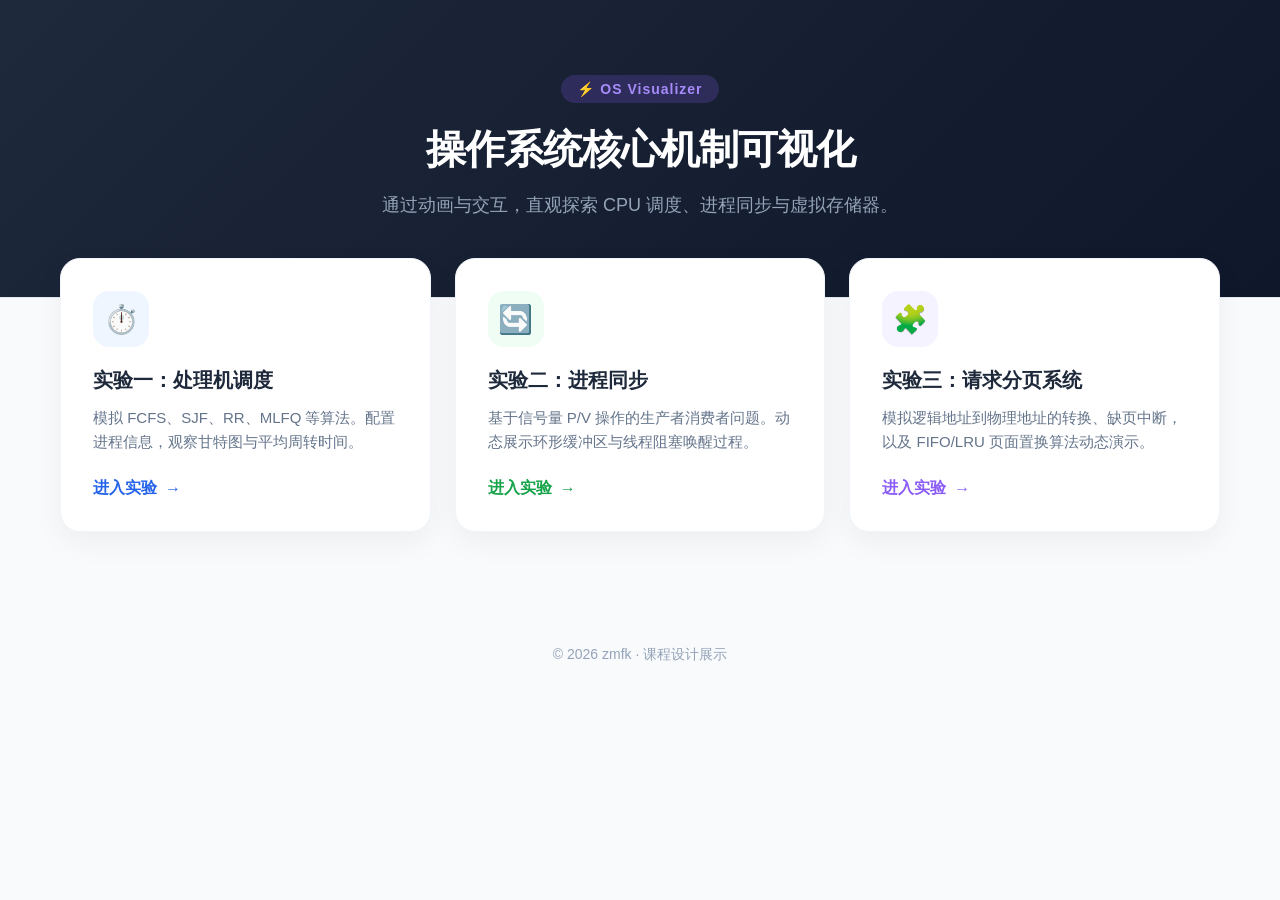
==== index.html @ d5dc54d4 "操作系统可视化系统" ====
<!DOCTYPE html>
<html lang="zh-CN">
<head>
  <meta charset="UTF-8">
  <meta name="viewport" content="width=device-width, initial-scale=1.0">
  <title>操作系统可视化实验平台</title>
  <link rel="stylesheet" href="style.css">
</head>
<body>
  <div class="hero">
    <div class="hero-content">
      <span class="logo-badge">⚡ OS Visualizer</span>
      <h1>操作系统核心机制可视化</h1>
      <p>通过动画与交互，直观探索 CPU 调度、进程同步与虚拟存储器。</p>
    </div>
  </div>

  <div class="card-container">
    <!-- 实验一 -->
    <a href="./cpu-scheduler/index.html" class="exp-card">
      <div class="card-icon blue">⏱️</div>
      <h2>实验一：处理机调度</h2>
      <p>模拟 FCFS、SJF、RR、MLFQ 等算法。配置进程信息，观察甘特图与平均周转时间。</p>
      <div class="card-action">进入实验 <span>→</span></div>
    </a>

    <!-- 实验二 -->
    <a href="./producer-consumer/index.html" class="exp-card">
      <div class="card-icon green">🔄</div>
      <h2>实验二：进程同步</h2>
      <p>基于信号量 P/V 操作的生产者消费者问题。动态展示环形缓冲区与线程阻塞唤醒过程。</p>
      <div class="card-action">进入实验 <span>→</span></div>
    </a>

    <!-- 实验三 -->
    <a href="./virtual-memory/index.html" class="exp-card">
      <div class="card-icon purple">🧩</div>
      <h2>实验三：请求分页系统</h2>
      <p>模拟逻辑地址到物理地址的转换、缺页中断，以及 FIFO/LRU 页面置换算法动态演示。</p>
      <div class="card-action">进入实验 <span>→</span></div>
    </a>
  </div>
  
  <footer class="page-footer">
    <p>© 2026 zmfk · 课程设计展示</p>
  </footer>
</body>
</html>
---- style.css ----
* { box-sizing: border-box; }
body {
  margin: 0;
  font-family: -apple-system, BlinkMacSystemFont, "Segoe UI", Roboto, sans-serif;
  background-color: #f8fafc;
  color: #1e293b;
}

.hero {
  background: linear-gradient(135deg, #1e293b 0%, #0f172a 100%);
  color: white;
  padding: 80px 20px;
  text-align: center;
  border-bottom: 1px solid #e2e8f0;
}
.hero-content { max-width: 800px; margin: 0 auto; }
.logo-badge {
  background: rgba(139, 92, 246, 0.2);
  color: #a78bfa;
  padding: 6px 16px;
  border-radius: 999px;
  font-weight: 700;
  font-size: 14px;
  letter-spacing: 1px;
}
.hero h1 { font-size: 40px; margin: 24px 0 16px; font-weight: 800; letter-spacing: -1px; }
.hero p { font-size: 18px; color: #94a3b8; margin: 0; }

.card-container {
  max-width: 1200px;
  margin: -40px auto 60px;
  padding: 0 20px;
  display: grid;
  grid-template-columns: repeat(auto-fit, minmax(320px, 1fr));
  gap: 24px;
}

.exp-card {
  background: white;
  border-radius: 20px;
  padding: 32px;
  text-decoration: none;
  color: inherit;
  box-shadow: 0 10px 30px rgba(0,0,0,0.05);
  border: 1px solid #f1f5f9;
  transition: all 0.3s cubic-bezier(0.4, 0, 0.2, 1);
  display: flex;
  flex-direction: column;
  position: relative;
  overflow: hidden;
}
.exp-card:hover {
  transform: translateY(-8px);
  box-shadow: 0 20px 40px rgba(0,0,0,0.08);
  border-color: #cbd5e1;
}
.exp-card::before {
  content: '';
  position: absolute;
  top: 0; left: 0; right: 0; height: 4px;
  background: transparent;
  transition: 0.3s;
}
.exp-card:nth-child(1):hover::before { background: #2563eb; }
.exp-card:nth-child(2):hover::before { background: #16a34a; }
.exp-card:nth-child(3):hover::before { background: #8b5cf6; }

.card-icon {
  width: 56px; height: 56px;
  border-radius: 16px;
  display: flex; align-items: center; justify-content: center;
  font-size: 28px; margin-bottom: 20px;
}
.card-icon.blue { background: #eff6ff; }
.card-icon.green { background: #f0fdf4; }
.card-icon.purple { background: #f5f3ff; }

.exp-card h2 { margin: 0 0 12px; font-size: 20px; }
.exp-card p { margin: 0 0 24px; color: #64748b; font-size: 15px; line-height: 1.6; flex-grow: 1; }

.card-action {
  font-weight: 600; color: #2563eb;
  display: flex; align-items: center; gap: 8px;
  transition: gap 0.2s;
}
.exp-card:nth-child(2) .card-action { color: #16a34a; }
.exp-card:nth-child(3) .card-action { color: #8b5cf6; }
.exp-card:hover .card-action { gap: 12px; }

.page-footer { text-align: center; color: #94a3b8; font-size: 14px; padding: 40px 0; }
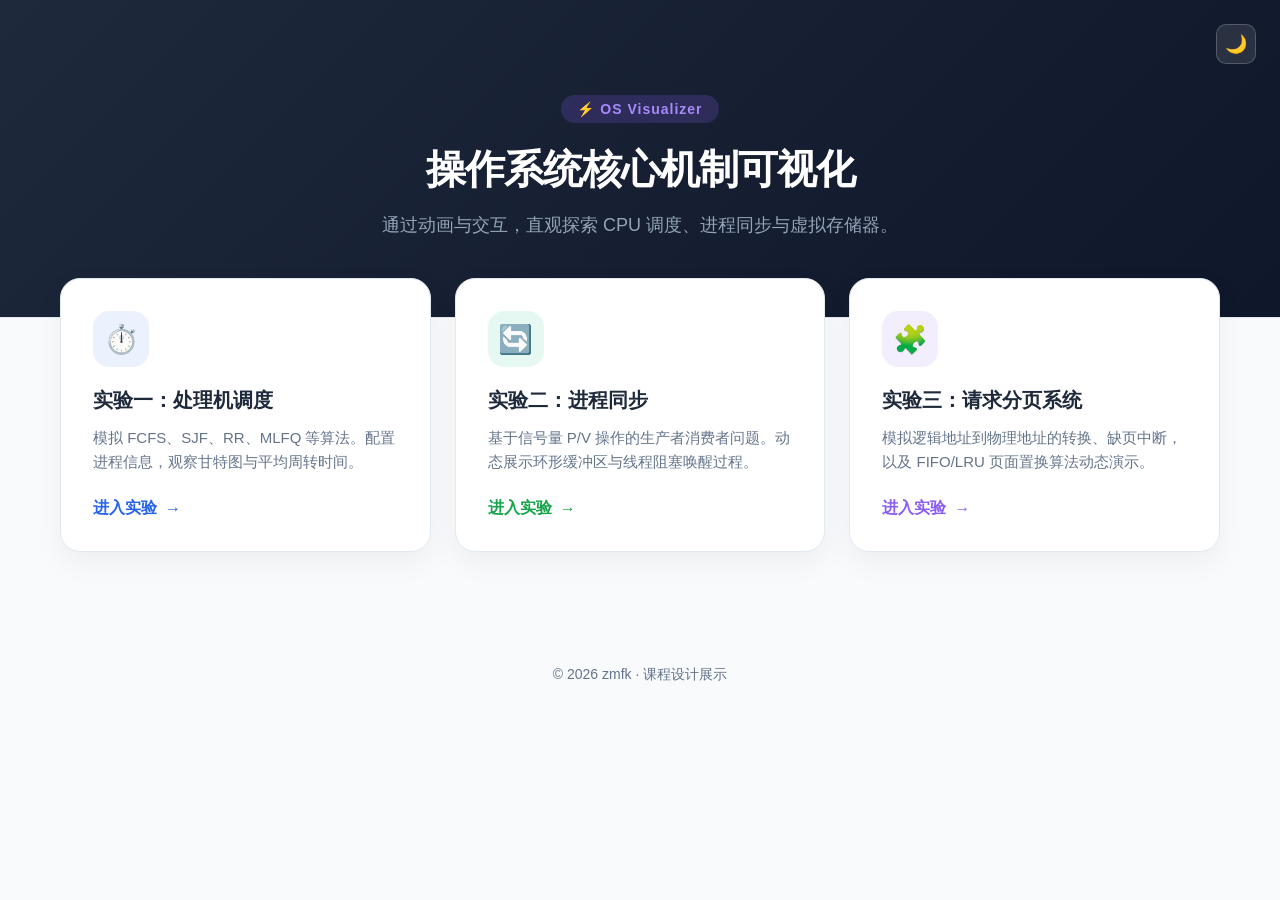
==== commit aa1305f2: "统一样式*#，加入主题色切换" ====
--- a/index.html
+++ b/index.html
@@ -7,42 +7,63 @@
   <link rel="stylesheet" href="style.css">
 </head>
 <body>
-  <div class="hero">
-    <div class="hero-content">
-      <span class="logo-badge">⚡ OS Visualizer</span>
-      <h1>操作系统核心机制可视化</h1>
-      <p>通过动画与交互，直观探索 CPU 调度、进程同步与虚拟存储器。</p>
-    </div>
+
+<!-- 主题切换按钮（悬浮在右上角） -->
+<div class="theme-toggle-wrapper">
+  <button class="btn-icon" id="global-theme-btn" title="切换主题">🌙</button>
+</div>
+
+<div class="hero">
+  <div class="hero-content">
+    <span class="logo-badge">⚡ OS Visualizer</span>
+    <h1>操作系统核心机制可视化</h1>
+    <p>通过动画与交互，直观探索 CPU 调度、进程同步与虚拟存储器。</p>
   </div>
+</div>
 
-  <div class="card-container">
-    <!-- 实验一 -->
-    <a href="./cpu-scheduler/index.html" class="exp-card">
-      <div class="card-icon blue">⏱️</div>
-      <h2>实验一：处理机调度</h2>
-      <p>模拟 FCFS、SJF、RR、MLFQ 等算法。配置进程信息，观察甘特图与平均周转时间。</p>
-      <div class="card-action">进入实验 <span>→</span></div>
-    </a>
+<div class="card-container">
+  <a href="./cpu-scheduler/index.html" class="exp-card">
+    <div class="card-icon blue">⏱️</div>
+    <h2>实验一：处理机调度</h2>
+    <p>模拟 FCFS、SJF、RR、MLFQ 等算法。配置进程信息，观察甘特图与平均周转时间。</p>
+    <div class="card-action">进入实验 <span>→</span></div>
+  </a>
 
-    <!-- 实验二 -->
-    <a href="./producer-consumer/index.html" class="exp-card">
-      <div class="card-icon green">🔄</div>
-      <h2>实验二：进程同步</h2>
-      <p>基于信号量 P/V 操作的生产者消费者问题。动态展示环形缓冲区与线程阻塞唤醒过程。</p>
-      <div class="card-action">进入实验 <span>→</span></div>
-    </a>
+  <a href="./producer-consumer/index.html" class="exp-card">
+    <div class="card-icon green">🔄</div>
+    <h2>实验二：进程同步</h2>
+    <p>基于信号量 P/V 操作的生产者消费者问题。动态展示环形缓冲区与线程阻塞唤醒过程。</p>
+    <div class="card-action">进入实验 <span>→</span></div>
+  </a>
 
-    <!-- 实验三 -->
-    <a href="./virtual-memory/index.html" class="exp-card">
-      <div class="card-icon purple">🧩</div>
-      <h2>实验三：请求分页系统</h2>
-      <p>模拟逻辑地址到物理地址的转换、缺页中断，以及 FIFO/LRU 页面置换算法动态演示。</p>
-      <div class="card-action">进入实验 <span>→</span></div>
-    </a>
-  </div>
-  
-  <footer class="page-footer">
-    <p>© 2026 zmfk · 课程设计展示</p>
-  </footer>
+  <a href="./virtual-memory/index.html" class="exp-card">
+    <div class="card-icon purple">🧩</div>
+    <h2>实验三：请求分页系统</h2>
+    <p>模拟逻辑地址到物理地址的转换、缺页中断，以及 FIFO/LRU 页面置换算法动态演示。</p>
+    <div class="card-action">进入实验 <span>→</span></div>
+  </a>
+</div>
+
+<footer class="page-footer">
+  <p>© 2026 zmfk · 课程设计展示</p>
+</footer>
+
+<script>
+  // 全局统一主题切换逻辑
+  const globalThemeBtn = document.getElementById('global-theme-btn');
+  const savedTheme = localStorage.getItem('os-theme') || 'light';
+  document.documentElement.setAttribute('data-theme', savedTheme);
+  if (globalThemeBtn) globalThemeBtn.textContent = savedTheme === 'dark' ? '☀️' : '🌙';
+
+  if (globalThemeBtn) {
+    globalThemeBtn.addEventListener('click', () => {
+      const current = document.documentElement.getAttribute('data-theme');
+      const next = current === 'dark' ? 'light' : 'dark';
+      document.documentElement.setAttribute('data-theme', next);
+      localStorage.setItem('os-theme', next);
+      globalThemeBtn.textContent = next === 'dark' ? '☀️' : '🌙';
+    });
+  }
+</script>
 </body>
 </html>
--- a/style.css
+++ b/style.css
@@ -1,17 +1,60 @@
+:root {
+  --bg-primary: #f8fafc;
+  --bg-card: #ffffff;
+  --text-primary: #1e293b;
+  --text-secondary: #64748b;
+  --border: #e2e8f0;
+  --radius: 20px;
+}
+
+[data-theme="dark"] {
+  --bg-primary: #0f172a;
+  --bg-card: #1e293b;
+  --text-primary: #f1f5f9;
+  --text-secondary: #94a3b8;
+  --border: #334155;
+}
+
 * { box-sizing: border-box; }
 body {
   margin: 0;
   font-family: -apple-system, BlinkMacSystemFont, "Segoe UI", Roboto, sans-serif;
-  background-color: #f8fafc;
-  color: #1e293b;
+  background-color: var(--bg-primary);
+  color: var(--text-primary);
+  transition: background-color 0.3s, color 0.3s;
 }
 
+/* 右上角悬浮的主题按钮 */
+.theme-toggle-wrapper {
+  position: absolute;
+  top: 24px;
+  right: 24px;
+  z-index: 100;
+}
+.btn-icon {
+  width: 40px;
+  height: 40px;
+  border-radius: 10px;
+  background: rgba(255, 255, 255, 0.1);
+  border: 1px solid rgba(255, 255, 255, 0.2);
+  color: #fff;
+  font-size: 18px;
+  cursor: pointer;
+  display: flex;
+  align-items: center;
+  justify-content: center;
+  transition: all 0.2s;
+  backdrop-filter: blur(4px);
+}
+.btn-icon:hover { background: rgba(255, 255, 255, 0.2); }
+
+/* Hero 区域 */
 .hero {
   background: linear-gradient(135deg, #1e293b 0%, #0f172a 100%);
   color: white;
-  padding: 80px 20px;
+  padding: 100px 20px 80px;
   text-align: center;
-  border-bottom: 1px solid #e2e8f0;
+  border-bottom: 1px solid var(--border);
 }
 .hero-content { max-width: 800px; margin: 0 auto; }
 .logo-badge {
@@ -26,6 +69,7 @@
 .hero h1 { font-size: 40px; margin: 24px 0 16px; font-weight: 800; letter-spacing: -1px; }
 .hero p { font-size: 18px; color: #94a3b8; margin: 0; }
 
+/* 卡片容器 */
 .card-container {
   max-width: 1200px;
   margin: -40px auto 60px;
@@ -35,14 +79,15 @@
   gap: 24px;
 }
 
+/* 卡片样式 */
 .exp-card {
-  background: white;
-  border-radius: 20px;
+  background: var(--bg-card);
+  border-radius: var(--radius);
   padding: 32px;
   text-decoration: none;
   color: inherit;
   box-shadow: 0 10px 30px rgba(0,0,0,0.05);
-  border: 1px solid #f1f5f9;
+  border: 1px solid var(--border);
   transition: all 0.3s cubic-bezier(0.4, 0, 0.2, 1);
   display: flex;
   flex-direction: column;
@@ -71,12 +116,12 @@
   display: flex; align-items: center; justify-content: center;
   font-size: 28px; margin-bottom: 20px;
 }
-.card-icon.blue { background: #eff6ff; }
-.card-icon.green { background: #f0fdf4; }
-.card-icon.purple { background: #f5f3ff; }
+.card-icon.blue { background: rgba(59, 130, 246, 0.1); }
+.card-icon.green { background: rgba(16, 185, 129, 0.1); }
+.card-icon.purple { background: rgba(139, 92, 246, 0.1); }
 
 .exp-card h2 { margin: 0 0 12px; font-size: 20px; }
-.exp-card p { margin: 0 0 24px; color: #64748b; font-size: 15px; line-height: 1.6; flex-grow: 1; }
+.exp-card p { margin: 0 0 24px; color: var(--text-secondary); font-size: 15px; line-height: 1.6; flex-grow: 1; }
 
 .card-action {
   font-weight: 600; color: #2563eb;
@@ -87,4 +132,9 @@
 .exp-card:nth-child(3) .card-action { color: #8b5cf6; }
 .exp-card:hover .card-action { gap: 12px; }
 
-.page-footer { text-align: center; color: #94a3b8; font-size: 14px; padding: 40px 0; }+.page-footer {
+  text-align: center;
+  color: var(--text-secondary);
+  font-size: 14px;
+  padding: 40px 0;
+}
